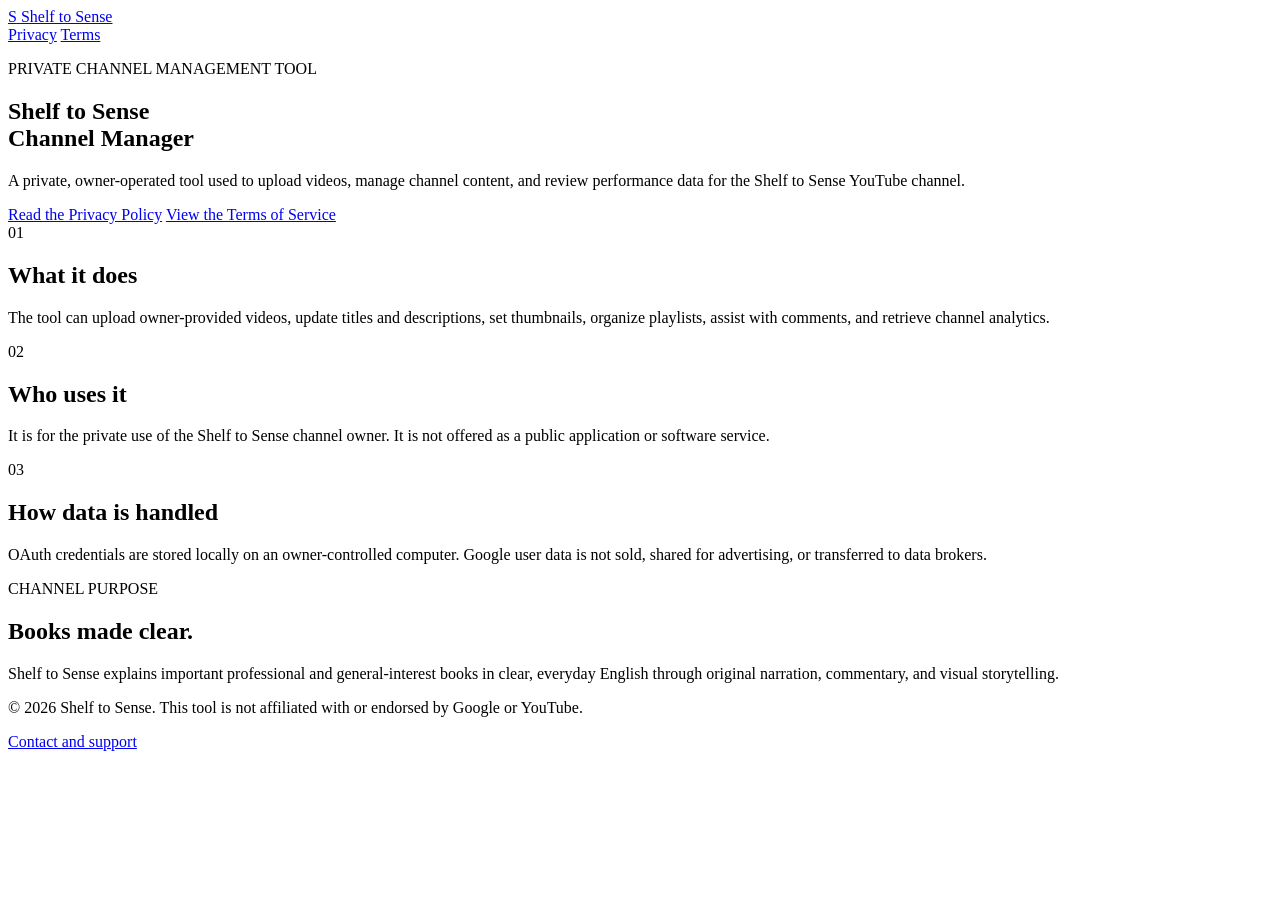
==== index.html @ a33109c1 "Publish index.html" ====
<!doctype html>
<html lang="en">
<head>
  <meta charset="utf-8">
  <meta name="viewport" content="width=device-width, initial-scale=1">
  <meta name="description" content="Shelf to Sense Channel Manager is a private, owner-operated tool for managing the Shelf to Sense YouTube channel.">
  <title>Shelf to Sense Channel Manager</title>
  <link rel="stylesheet" href="styles.css">
</head>
<body>
  <header class="site-header">
    <a class="brand" href="index.html" aria-label="Shelf to Sense Channel Manager home">
      <span class="brand-mark" aria-hidden="true">S</span>
      <span>Shelf to Sense</span>
    </a>
    <nav aria-label="Legal navigation">
      <a href="privacy.html">Privacy</a>
      <a href="terms.html">Terms</a>
    </nav>
  </header>

  <main>
    <section class="hero">
      <p class="eyebrow">PRIVATE CHANNEL MANAGEMENT TOOL</p>
      <h1>Shelf to Sense<br><span>Channel Manager</span></h1>
      <p class="lede">A private, owner-operated tool used to upload videos, manage channel content, and review performance data for the Shelf to Sense YouTube channel.</p>
      <div class="actions">
        <a class="button primary" href="privacy.html">Read the Privacy Policy</a>
        <a class="button secondary" href="terms.html">View the Terms of Service</a>
      </div>
    </section>

    <section class="content-grid" aria-label="Application details">
      <article class="card">
        <span class="card-number">01</span>
        <h2>What it does</h2>
        <p>The tool can upload owner-provided videos, update titles and descriptions, set thumbnails, organize playlists, assist with comments, and retrieve channel analytics.</p>
      </article>
      <article class="card">
        <span class="card-number">02</span>
        <h2>Who uses it</h2>
        <p>It is for the private use of the Shelf to Sense channel owner. It is not offered as a public application or software service.</p>
      </article>
      <article class="card">
        <span class="card-number">03</span>
        <h2>How data is handled</h2>
        <p>OAuth credentials are stored locally on an owner-controlled computer. Google user data is not sold, shared for advertising, or transferred to data brokers.</p>
      </article>
    </section>

    <section class="statement">
      <div>
        <p class="eyebrow">CHANNEL PURPOSE</p>
        <h2>Books made clear.</h2>
      </div>
      <p>Shelf to Sense explains important professional and general-interest books in clear, everyday English through original narration, commentary, and visual storytelling.</p>
    </section>
  </main>

  <footer>
    <p>© 2026 Shelf to Sense. This tool is not affiliated with or endorsed by Google or YouTube.</p>
    <p><a href="https://github.com/simonchen123888/shelf-to-sense-manager/issues">Contact and support</a></p>
  </footer>
</body>
</html>
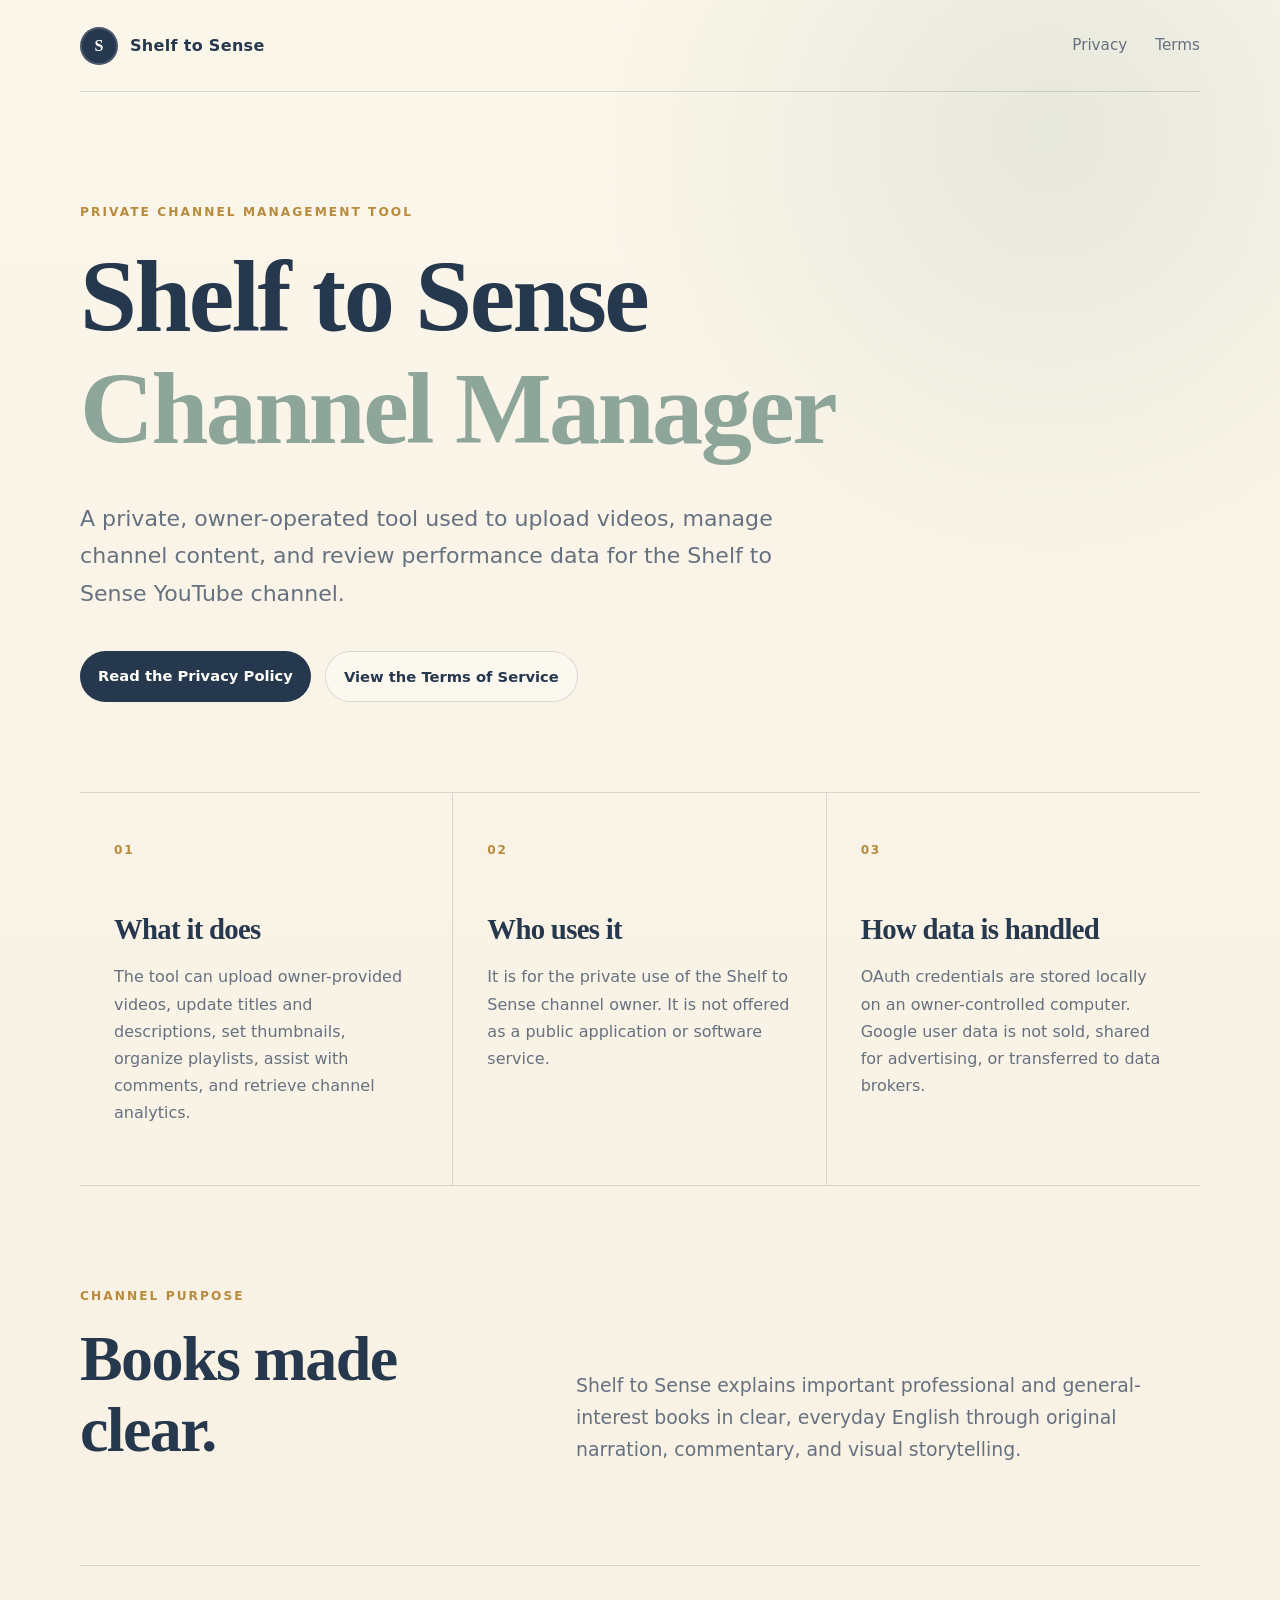
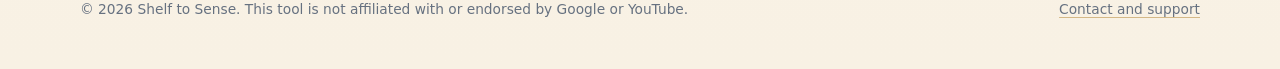
==== commit 42e94ec4: "Publish index.html" ====
--- a/index.html
+++ b/index.html
@@ -59,7 +59,7 @@
 
   <footer>
     <p>© 2026 Shelf to Sense. This tool is not affiliated with or endorsed by Google or YouTube.</p>
-    <p><a href="https://github.com/simonchen123888/shelf-to-sense-manager/issues">Contact and support</a></p>
+    <p><a href="https://github.com/simonchen123888/simonchen123888.github.io/issues">Contact and support</a></p>
   </footer>
 </body>
 </html>
--- a/styles.css
+++ b/styles.css
@@ -0,0 +1,95 @@
+:root {
+  --paper: #fbf6ea;
+  --paper-deep: #f1eadc;
+  --ink: #26384d;
+  --muted: #667180;
+  --gold: #b98b3c;
+  --sage: #8ea69a;
+  --line: rgba(38, 56, 77, 0.16);
+  --white: #fffdf8;
+}
+
+* { box-sizing: border-box; }
+html { scroll-behavior: smooth; }
+body {
+  margin: 0;
+  color: var(--ink);
+  background:
+    radial-gradient(circle at 82% 8%, rgba(142, 166, 154, 0.18), transparent 28rem),
+    linear-gradient(180deg, var(--paper) 0%, #f8f1e4 100%);
+  font-family: Inter, ui-sans-serif, system-ui, -apple-system, BlinkMacSystemFont, "Segoe UI", sans-serif;
+  line-height: 1.7;
+}
+
+a { color: inherit; text-decoration-color: rgba(185, 139, 60, 0.55); text-underline-offset: 0.22em; }
+a:hover { color: #8b6428; }
+
+.site-header {
+  width: min(1120px, calc(100% - 40px));
+  margin: 0 auto;
+  min-height: 92px;
+  display: flex;
+  justify-content: space-between;
+  align-items: center;
+  border-bottom: 1px solid var(--line);
+}
+
+.brand { display: flex; align-items: center; gap: 12px; font-weight: 760; letter-spacing: 0.02em; text-decoration: none; }
+.brand-mark {
+  width: 38px; height: 38px; border-radius: 50%; display: grid; place-items: center;
+  color: var(--white); background: var(--ink); font-family: Georgia, serif; font-weight: 700;
+  box-shadow: inset 0 0 0 2px rgba(255,255,255,.16);
+}
+nav { display: flex; gap: 28px; }
+nav a { text-decoration: none; color: var(--muted); font-size: 0.95rem; }
+nav a.active, nav a:hover { color: var(--ink); }
+
+main { width: min(1120px, calc(100% - 40px)); margin: 0 auto; }
+.hero { padding: 110px 0 90px; max-width: 900px; }
+.eyebrow { margin: 0 0 18px; color: var(--gold); font-size: 0.76rem; font-weight: 800; letter-spacing: 0.17em; }
+h1, h2 { font-family: Georgia, "Times New Roman", serif; font-weight: 700; letter-spacing: -0.025em; line-height: 1.1; }
+h1 { margin: 0; font-size: clamp(3.4rem, 8vw, 7.2rem); }
+h1 span { color: var(--sage); }
+.lede { max-width: 760px; margin: 34px 0 0; color: var(--muted); font-size: clamp(1.1rem, 2vw, 1.38rem); }
+.actions { display: flex; flex-wrap: wrap; gap: 14px; margin-top: 38px; }
+.button { padding: 12px 18px; border-radius: 999px; text-decoration: none; font-weight: 700; font-size: .92rem; }
+.button.primary { color: var(--white); background: var(--ink); }
+.button.secondary { border: 1px solid var(--line); background: rgba(255,255,255,.36); }
+
+.content-grid { display: grid; grid-template-columns: repeat(3, 1fr); border-top: 1px solid var(--line); border-bottom: 1px solid var(--line); }
+.card { min-height: 310px; padding: 42px 34px; border-right: 1px solid var(--line); }
+.card:last-child { border-right: 0; }
+.card-number { color: var(--gold); font-size: .76rem; font-weight: 800; letter-spacing: .14em; }
+.card h2 { margin: 52px 0 18px; font-size: 1.8rem; }
+.card p { color: var(--muted); }
+
+.statement { display: grid; grid-template-columns: .8fr 1.2fr; gap: 80px; align-items: end; padding: 100px 0; }
+.statement h2 { margin: 0; font-size: clamp(2.4rem, 5vw, 4.8rem); }
+.statement > p { margin: 0; color: var(--muted); font-size: 1.18rem; }
+
+.legal-page { max-width: 860px; padding: 90px 0 120px; }
+.legal-page h1 { font-size: clamp(3.2rem, 7vw, 5.8rem); margin-bottom: 28px; }
+.legal-intro { margin: 0 0 68px; font-size: 1.28rem; color: var(--muted); }
+.legal-page section { padding: 34px 0; border-top: 1px solid var(--line); }
+.legal-page h2 { margin: 0 0 16px; font-size: 1.55rem; }
+.legal-page p, .legal-page li { color: var(--muted); }
+.legal-page ul { padding-left: 1.35rem; }
+
+footer {
+  width: min(1120px, calc(100% - 40px)); margin: 0 auto; padding: 32px 0 48px;
+  border-top: 1px solid var(--line); display: flex; justify-content: space-between; gap: 20px;
+  color: var(--muted); font-size: .86rem;
+}
+footer p { margin: 0; }
+
+@media (max-width: 760px) {
+  .site-header { min-height: 76px; }
+  nav { gap: 14px; }
+  .hero { padding: 76px 0 64px; }
+  .content-grid { grid-template-columns: 1fr; }
+  .card { min-height: 0; border-right: 0; border-bottom: 1px solid var(--line); }
+  .card:last-child { border-bottom: 0; }
+  .card h2 { margin-top: 28px; }
+  .statement { grid-template-columns: 1fr; gap: 30px; padding: 72px 0; }
+  footer { flex-direction: column; }
+}
